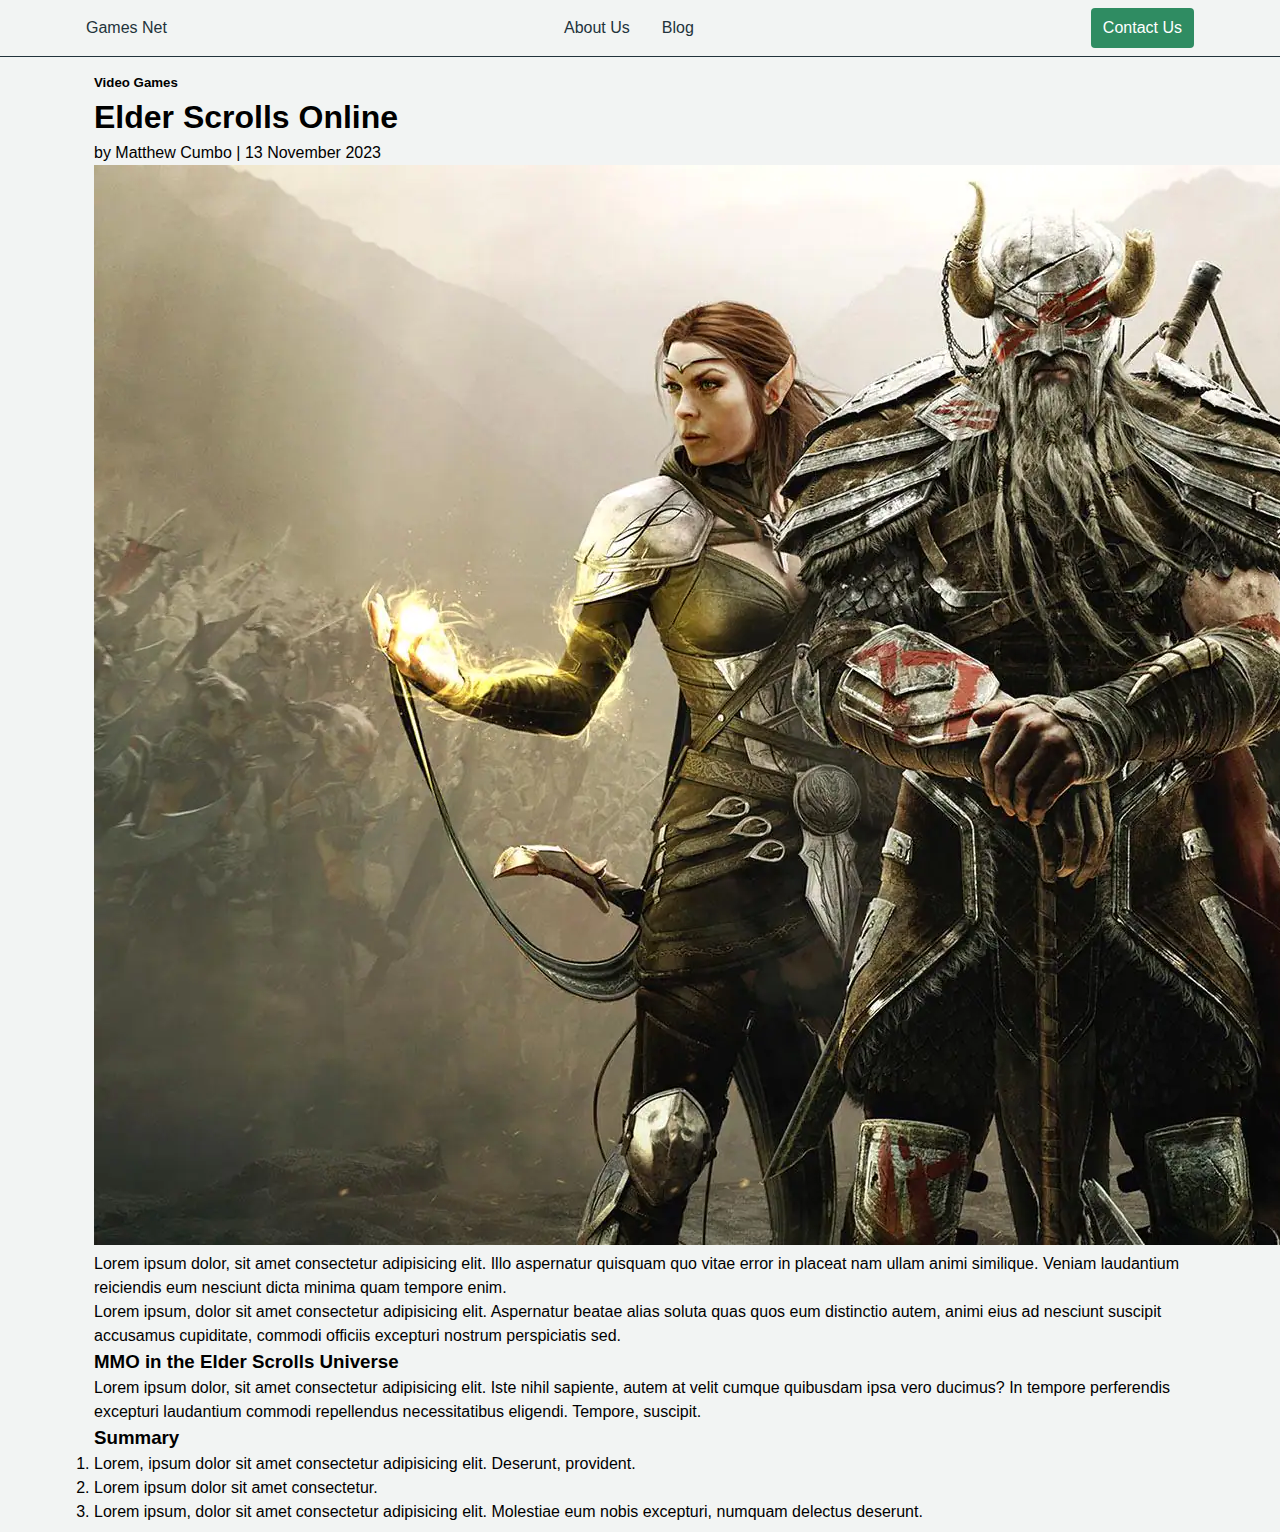
==== blog-website/index.html @ 25b9e700 "Started Blog website" ====
<!DOCTYPE html>
<html lang="en">
<head>
    <meta charset="UTF-8">
    <meta name="viewport" content="width=device-width, initial-scale=1.0">
    <title>Games Net | Blog</title>
    <link rel="stylesheet" href="assets/styles/grid.css">
    <link rel="stylesheet" href="assets/styles/style.css">
</head>
<body>
    <nav class="navbar">
        <div class="container">
            <a href="index.html" class="navbar-brand">
                Games Net
            </a>

            <ul class="navbar-nav">
                <li class="nav-item">
                    <a href="" class="nav-link">About Us</a>
                </li>
                <li class="nav-item">
                    <a href="" class="nav-link">Blog</a>
                </li>
            </ul>

            <a href="" class="button">Contact Us</a>

        </div>
    </nav>

    <div class="container">
        <main>
            <div class="row">
                <div class="col-12">
                    <section class="blog-post">
                        <article>
                            <header>
                                <h5>Video Games</h5>
                                <h1>Elder Scrolls Online</h1>
                                <p>
                                    by Matthew Cumbo
                                    &vert;
                                    <time datetime="2023-11-13">
                                        13 November 2023
                                    </time>
                                </p>
                            </header>

                            <div class="image rounded-image">
                                <img src="assets/images/homeImg.webp" alt="ESO Wallpaper">
                            </div>

                            <p>
                                Lorem ipsum dolor, sit amet consectetur adipisicing elit. Illo aspernatur quisquam quo vitae error in placeat nam ullam animi similique. Veniam laudantium reiciendis eum nesciunt dicta minima quam tempore enim.
                            </p>
                            <p>
                                Lorem ipsum, dolor sit amet consectetur adipisicing elit. Aspernatur beatae alias soluta quas quos eum distinctio autem, animi eius ad nesciunt suscipit accusamus cupiditate, commodi officiis excepturi nostrum perspiciatis sed.
                            </p>

                            <h3 class="subtitle">MMO in the Elder Scrolls Universe</h3>
                            <p>
                                Lorem ipsum dolor, sit amet consectetur adipisicing elit. Iste nihil sapiente, autem at velit cumque quibusdam ipsa vero ducimus? In tempore perferendis excepturi laudantium commodi repellendus necessitatibus eligendi. Tempore, suscipit.
                            </p>

                            <h3 class="subtitle">Summary</h3>
                            <ol>
                                <li>
                                    Lorem, ipsum dolor sit amet consectetur adipisicing elit. Deserunt, provident.
                                </li>
                                <li>
                                    Lorem ipsum dolor sit amet consectetur.
                                </li>
                                <li>
                                    Lorem ipsum, dolor sit amet consectetur adipisicing elit. Molestiae eum nobis excepturi, numquam delectus deserunt.
                                </li>
                            </ol>
                        </article>
                    </section>
                </div>
            </div>
        </main>
    </div>


</body>
</html>
---- blog-website/assets/styles/grid.css ----
/* CSS RESET */
* {
    margin:0;
    padding:0;
    box-sizing: border-box;
}

/* This class will be used for the larger Div that will contain all the content of the page */
.container {
    margin: auto;
    max-width: 1140px;
    padding: 0 1rem;
}

/* 
    This class will be used to split the container into horizontal sections, rows 
    It is only applied if an element has the 'row' class and is inside an element with the 'container' class
*/
.container .row{
    display: flex;
    flex-wrap: wrap;
    margin: .5rem -.5rem 0;
}

/* This class adds a wildcard to affect all other classes that start with 'col-' */
.container .row [class*="col-"]{
    margin : 0 .5rem;
    padding: .5rem;
}

/* 
    The following classes all specify the width for different sizes
    The 'calc' function is used to automatically 
    Through these classes, we are splitting our web page into 12 equal parts
    Then we can use these classes so that Divs can use up 1 or more of these parts 
*/
.container .row .col-1{
    width: calc(1 / 12 * 100% - 1rem);
}

.container .row .col-2{
    width: calc(2 / 12 * 100% - 1rem);
}

.container .row .col-3{
    width: calc(3 / 12 * 100% - 1rem);
}

.container .row .col-4{
    width: calc(4 / 12 * 100% - 1rem);
}

.container .row .col-5{
    width: calc(5 / 12 * 100% - 1rem);
}

.container .row .col-6{
    width: calc(6 / 12 * 100% - 1rem);
}

.container .row .col-7{
    width: calc(7 / 12 * 100% - 1rem);
}

.container .row .col-8{
    width: calc(8 / 12 * 100% - 1rem);
}

.container .row .col-9{
    width: calc(9 / 12 * 100% - 1rem);
}

.container .row .col-10{
    width: calc(10 / 12 * 100% - 1rem);
}

.container .row .col-11{
    width: calc(11 / 12 * 100% - 1rem);
}

.container .row .col-2{
    width: calc(2 / 12 * 100% - 1rem);
}

.container .row .col-12{
    width: calc(12 / 12 * 100% - 1rem);
}
---- blog-website/assets/styles/style.css ----
/* TAGS */
a {
    color: #22333B;
    text-decoration: none;
}

a:hover {
    color:#4FB286;
}

body {
    background-color: #F2F4F3;
    font-family:'Segoe UI', Tahoma, Geneva, Verdana, sans-serif;
    line-height: 1.5;
}

/* CLASSES */
.button {
    background-color: #2F8C62;
    color: #fff;
    border:none;
    border-radius: .25em;
    padding: .5em .75em;
}

.button:hover{
    background-color: #4FB286;
    color: #fff;
}

.navbar {
    border-bottom: 1px solid #22333B;
    padding: .5em;
}

.navbar .container {
    display: flex;
    align-items:center;
    justify-content: space-between;
}

.navbar-nav {
    display: flex;
    list-style: none;
    padding: 0;
}

.navbar-nav li {
    padding: .5em;
    margin: 0 .5em;
}
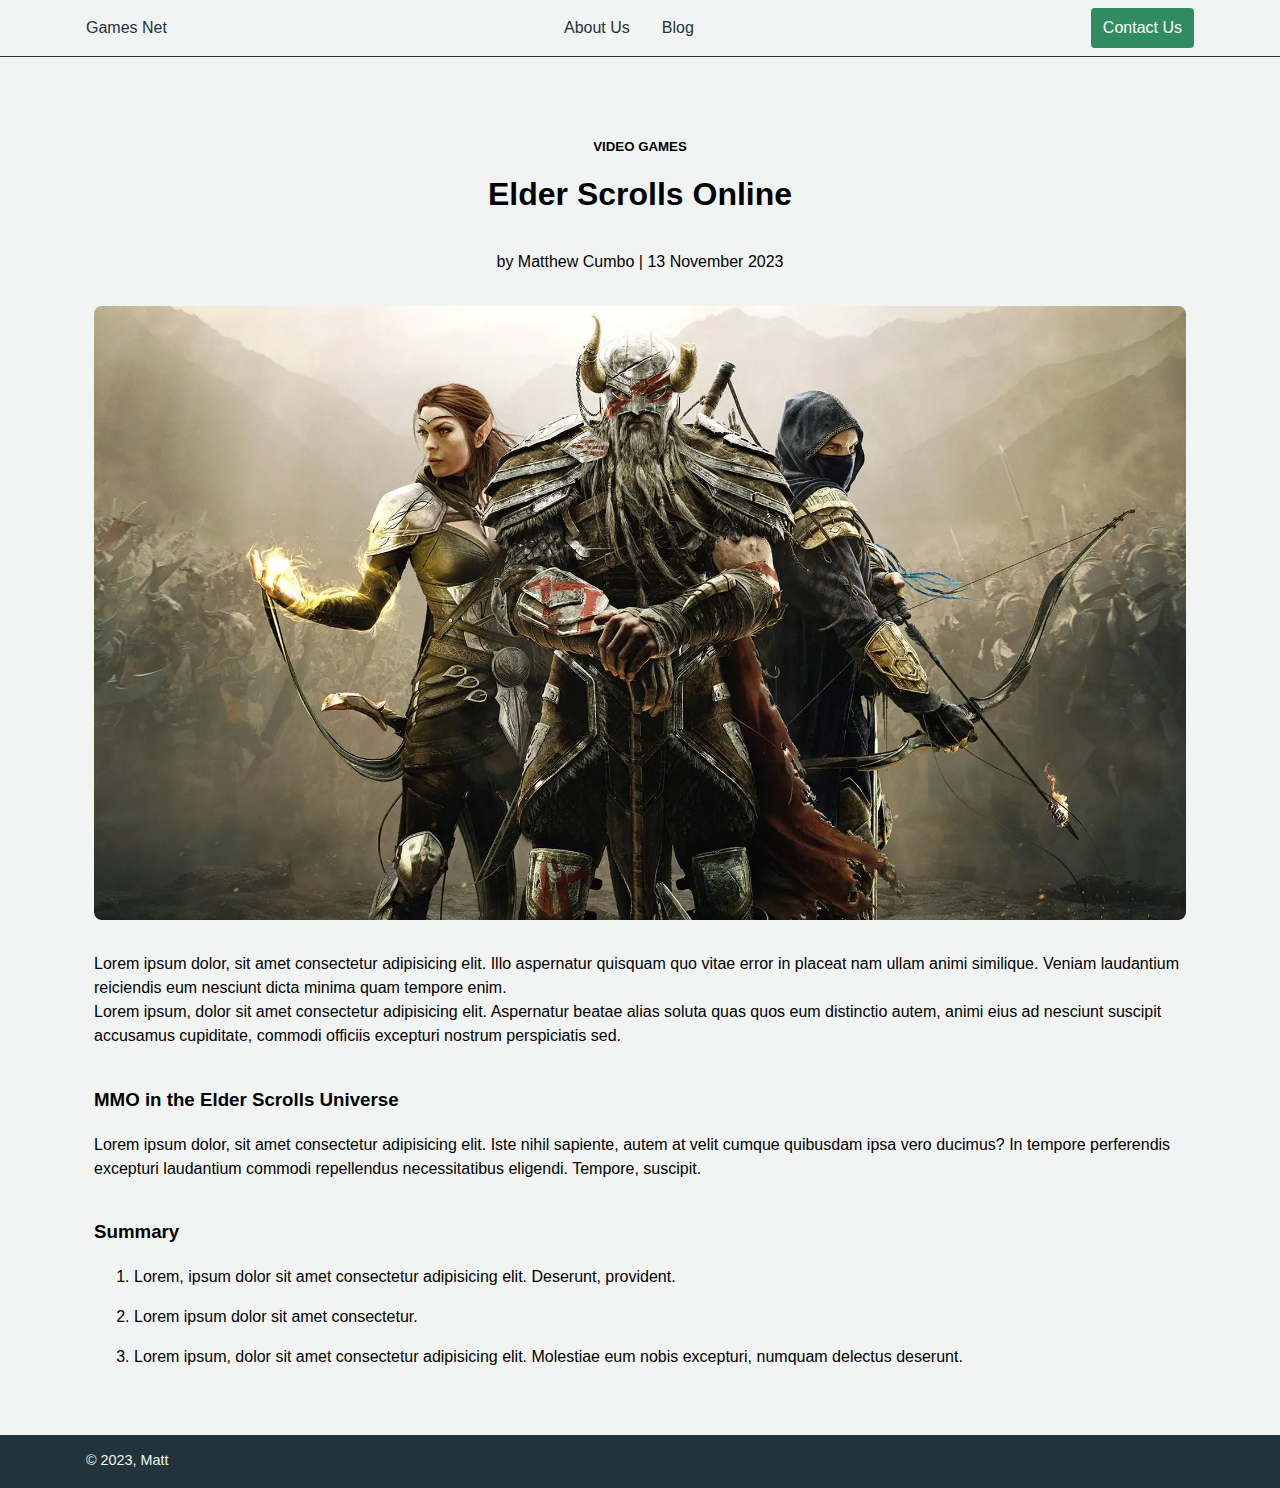
==== commit 72f811b7: "Finished 1st Blog Page" ====
--- a/blog-website/index.html
+++ b/blog-website/index.html
@@ -36,7 +36,7 @@
                         <article>
                             <header>
                                 <h5>Video Games</h5>
-                                <h1>Elder Scrolls Online</h1>
+                                <h1>Elder scrolls online</h1>
                                 <p>
                                     by Matthew Cumbo
                                     &vert;
@@ -63,7 +63,7 @@
                             </p>
 
                             <h3 class="subtitle">Summary</h3>
-                            <ol>
+                            <ol class="summary">    
                                 <li>
                                     Lorem, ipsum dolor sit amet consectetur adipisicing elit. Deserunt, provident.
                                 </li>
@@ -81,6 +81,11 @@
         </main>
     </div>
 
+    <footer>
+        <div class="container">
+            &copy; 2023, Matt
+        </div>
+    </footer>
 
 </body>
 </html>--- a/blog-website/assets/styles/style.css
+++ b/blog-website/assets/styles/style.css
@@ -14,7 +14,55 @@
     line-height: 1.5;
 }
 
+h1, h2, h3, h4, h5, h6{
+    margin-bottom: 1em;
+}
+
+footer{
+    background-color: #22333B;
+    color:#F2F4F3;
+    font-size:.9em;
+    margin-top: 4em;
+    padding:1.11em 0;
+}
+
 /* CLASSES */
+.blog-post header{
+    text-align: center;
+    margin-top: 4em;
+}
+
+.blog-post header h5{
+    text-transform:uppercase;
+}
+
+.blog-post header h1 {
+    text-transform: capitalize;
+}
+
+.blog-post .image{
+    margin-top:2em;
+    margin-bottom:2em
+}
+
+.rounded-image img{
+    display: block;
+    width: 100%;
+    border-radius: 8px;
+}
+
+.subtitle{
+    margin-top : 2em;
+}
+
+.summary {
+    padding-left:40px;
+}
+
+.summary li {
+    margin-top: 1em;
+}
+
 .button {
     background-color: #2F8C62;
     color: #fff;
